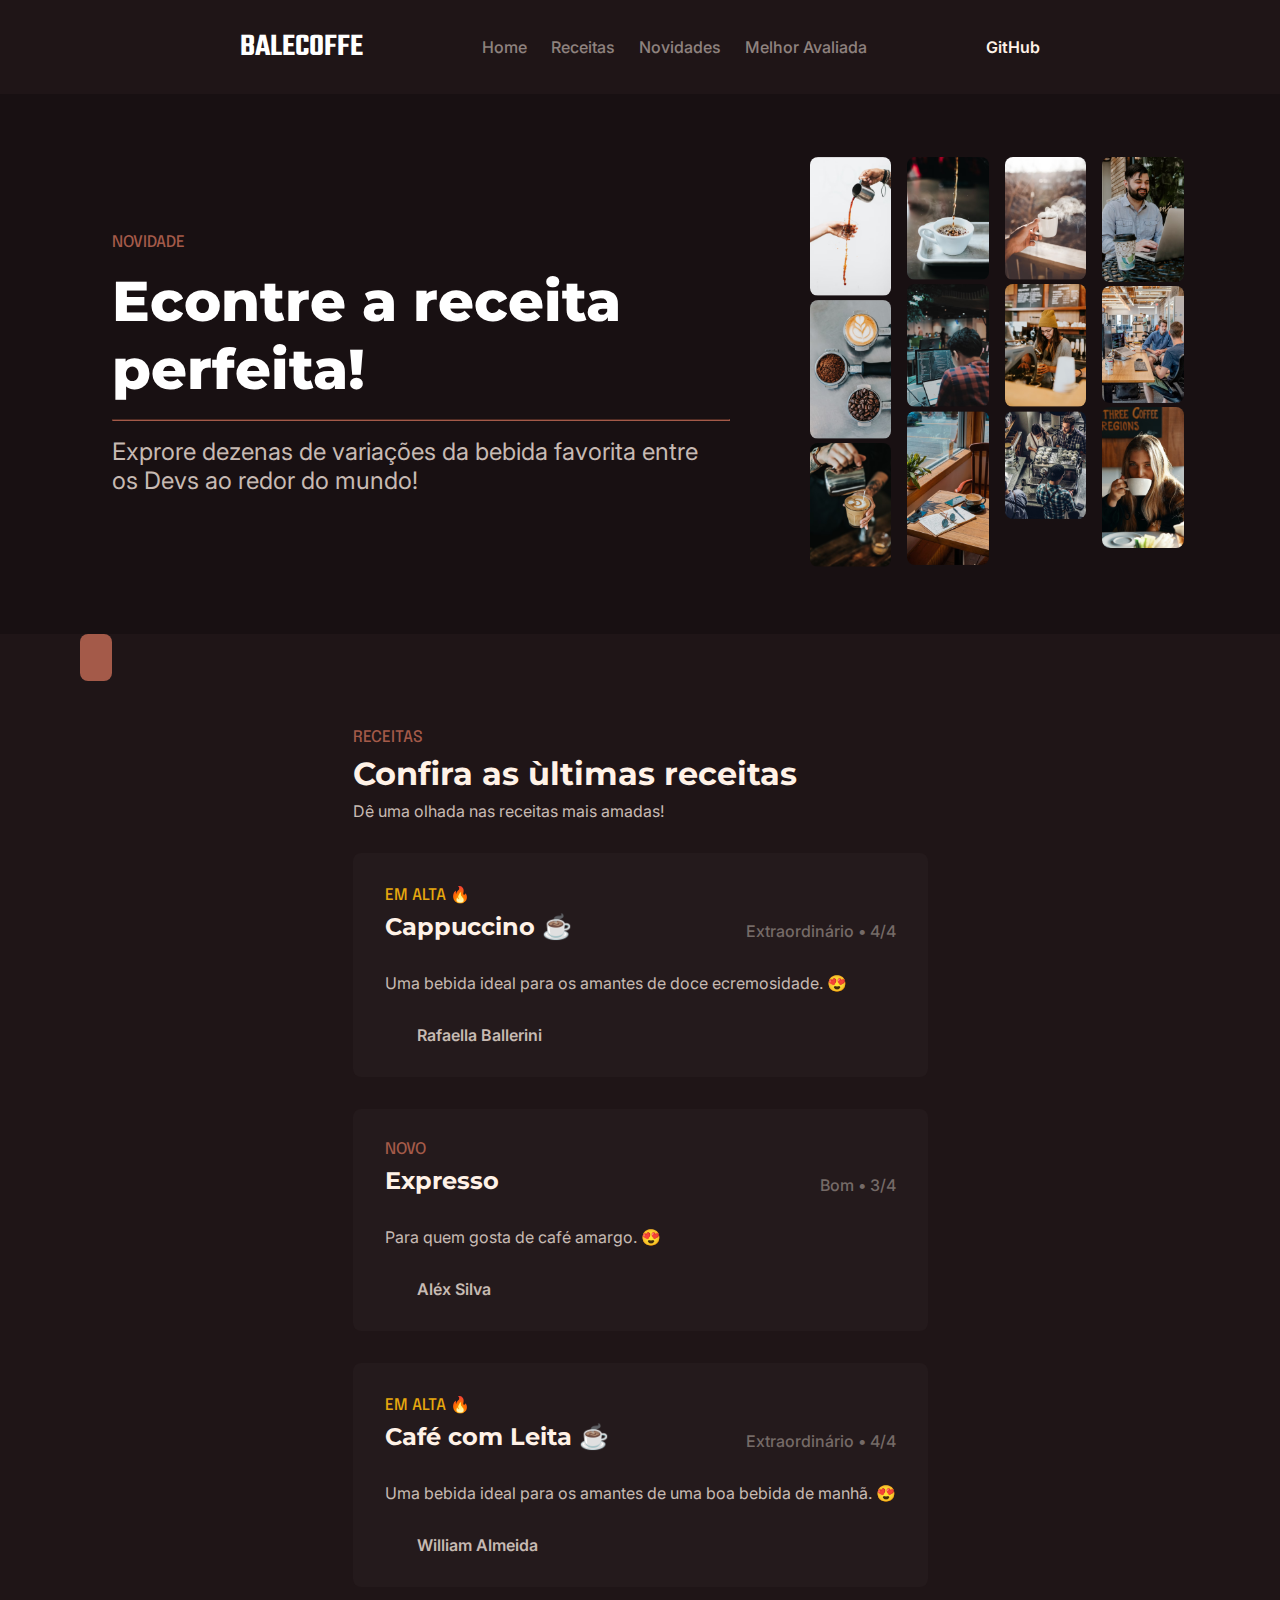
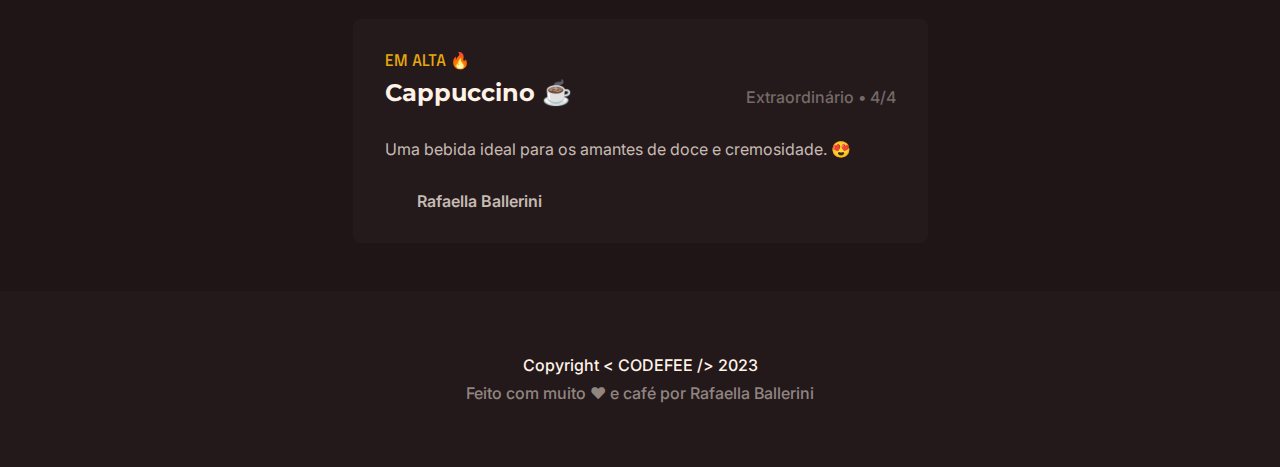
==== dashboard/index.html @ 1038b7f2 "Initial commit" ====
<!DOCTYPE html>
<html lang="pt-br">
    <head>
        <meta charset="UTF-8" />
        <meta name="viewport" content="width=device-width, initial-scale=1.0" />
        <meta name="description" content="Exprore dezenas de variações da bebida favorita entre os Devs ao redor do mundo!"/>
        <link rel="stylesheet" href="./styles/style.css" />
        <title>BaleCoffe</title>
    </head>
    <body>
        <header>
            <nav>
                <span class="logo">BaleCoffe</span>
                <ul class="menu">
                    <li><a>Home</a></li>
                    <li><a>Receitas</a></li>
                    <li><a>Novidades</a></li>
                    <li><a>Melhor Avaliada</a></li>
                </ul>
                <a class="github">GitHub</a>
            </nav>
        </header>
        <main>
            <div class="main">
                <section class="hero">
                    <header class="hero-content">
                        <span class="emphasis marrom">Novidade</span>
                        <h1> Econtre a receita perfeita! </h1>
                        <hr/>
                        <h2 class="hero-subtitulo">Exprore dezenas de variações da bebida favorita entre os Devs ao redor do mundo! </h2>
                    </header>
                    <div class="hero-images-container">
                        <figure><img src="./assets/images/image 10-1.png" alt=""/></figure>
                        <figure><img src="./assets/images/image 10.png" alt=""/></figure>
                        <figure><img src="./assets/images/image 11.png" alt=""/></figure>
                        <figure><img src="./assets/images/image 12-1.png" alt=""/></figure>
                        <figure><img src="./assets/images/image 12.png" alt=""/></figure>
                        <figure><img src="./assets/images/image 13.png" alt=""/></figure>
                        <figure><img src="./assets/images/image 14-1.png" alt=""/></figure>
                        <figure><img src="./assets/images/image 14.png" alt=""/></figure>
                        <figure><img src="./assets/images/image 15.png" alt=""/></figure>
                        <figure><img src="./assets/images/image 16.png" alt=""/></figure>
                        <figure><img src="./assets/images/image 17.png" alt=""/></figure>
                        <figure><img src="./assets/images/image 18.png" alt=""/></figure>
                    </div>
                </section>
            </div>
            <section class="button-container">
                <button type="button">
                    <img src="assets/chevrons-down.png" alt="" />
                </button>
            </section>
            <section class="receitas">
                <header class="receita-cabecalho">
                    <span class="emphasis marrom">Receitas</span>
                    <h2 class="receitas-título">Confira as ùltimas receitas</h2>
                    <p class="receitas-subtitulo">Dê uma olhada nas receitas mais amadas!</p>
                </header>
                <div class="receitas-card-container">
                    <div class="receitas-card">
                        <header class="receitas-card-cabecalho">
                            <div class="receitas-card-cabecalho-detalhes">
                                <span class="emphasis amarelo">em alta 🔥</span>
                                <h3 class="receita-titulo">Cappuccino ☕</h3>
                            </div>
                            <p class="receita-avaliacao">Extraordinário • 4/4</p>
                        </header>
                        <p class="receitas-descricao">Uma bebida ideal para os amantes de doce ecremosidade. 😍</p>
                        <div class="receita-autor">
                            <img src="https://avatars.githubusercontent.com/u/54322854?v=4" alt=""/>
                            <span class="receita-autor-nome">Rafaella Ballerini</span>
                        </div>
                    </div>
                </div>
                <div class="receitas-card-container">
                    <div class="receitas-card">
                        <header class="receitas-card-cabecalho">
                            <div class="receitas-card-cabecalho-detalhes">
                                <span class="emphasis marrom">Novo</span>
                                <h3 class="receita-titulo">Expresso</h3>
                            </div>
                            <p class="receita-avaliacao">Bom • 3/4</p>
                        </header>
                        <p class="receitas-descricao">Para quem gosta de café amargo. 😍</p>
                        <div class="receita-autor">
                            <img src="https://avatars.githubusercontent.com/u/2024086?v=4" alt=""/>
                            <span class="receita-autor-nome">Aléx Silva</span>
                        </div>
                    </div>
                </div>
                <div class="receitas-card-container">
                    <div class="receitas-card">
                        <header class="receitas-card-cabecalho">
                            <div class="receitas-card-cabecalho-detalhes">
                                <span class="emphasis amarelo">em alta 🔥</span>
                                <h3 class="receita-titulo">Café com Leita ☕</h3>
                            </div>
                            <p class="receita-avaliacao">Extraordinário • 4/4</p>
                        </header>
                        <p class="receitas-descricao">Uma bebida ideal para os amantes de uma boa bebida de manhã. 😍</p>
                        <div class="receita-autor">
                            <img src="https://avatars.githubusercontent.com/u/141864990?v=4" alt=""/>
                            <span class="receita-autor-nome">William Almeida</span>
                        </div>
                    </div>
                </div>
                <div class="receitas-card-container">
                    <div class="receitas-card">
                        <header class="receitas-card-cabecalho">
                            <div class="receitas-card-cabecalho-detalhes">
                                <span class="emphasis amarelo">em alta 🔥</span>
                                <h3 class="receita-titulo">Cappuccino ☕</h3>
                            </div>
                            <p class="receita-avaliacao">Extraordinário • 4/4</p>
                        </header>
                        <p class="receitas-descricao">Uma bebida ideal para os amantes de doce e cremosidade. 😍</p>
                        <div class="receita-autor">
                            <img src="https://avatars.githubusercontent.com/u/54322854?v=4" alt=""/>
                            <span class="receita-autor-nome">Rafaella Ballerini</span>
                        </div>
                    </div>
                </div>
            </section>
        </main>
        <footer>
            <p class="footer-copy">Copyright &lt; CODEFEE /&gt; 2023</p>
            <p class="footer-autor">Feito com muito ♥ e café por Rafaella Ballerini</p>
        </footer>
    </body>
</html>
---- dashboard/styles/style.css ----
@import url("https://fonts.googleapis.com/css2?family=Epilogue:ital,wght@0,100..900;1,100..900&family=Inter:wght@100..900&family=Montserrat:ital,wght@0,100..900;1,100..900&family=Roboto:ital,wght@0,100;0,300;0,400;0,500;0,700;0,900;1,100;1,300;1,400;1,500;1,700;1,900&family=Teko:wght@300..700&display=swap");

* {
    margin: 0;
    padding: 0;
    box-sizing: border-box;
}

body {
    background-color: #1f1517;
    color: #ffffff;
}

html {
    font-family: Inter, sans-serif;
    font-weight: 500;
}

a {
    text-decoration: none;
}

ul {
    list-style: none;
}

nav {
    max-width: 1120px;
    margin: auto;
    padding: 1.5rem 10rem;

    display: flex;
    flex-direction: row;
    justify-content: space-between;
    align-items: center;
}

span.logo {
    font-family: Teko;
    font-size: 2rem;
    font-weight: 600;
    /* Deixar as letra em CAIXA ALTA */ 
    text-transform: uppercase;
}

ul.menu {
    display: flex;
    flex-direction: row;
    justify-content: space-between;
    align-items: center;
    gap: 1.5rem;
    color: #fff2e780;
}

a.github {
    color: #fff2e7;
    font-weight: 600;
}

main {
    display: flex;
    flex-direction: column;
}

div.main {
    background-color: #181012;
}

section.hero {
    max-width: 1120px;
    height: 60vh;
    padding: 0 2rem;
    margin: auto;

    display: flex;
    flex-direction: row;
    justify-content: space-between;
    align-items: center;
    gap: 6rem;

    overflow: clip;
}

header.hero-content {
    display: flex;
    flex-direction: column;
    gap: 1rem;
}

.emphasis {
    font-family: "Epilogue";
    font-size: 1rem;
    font-weight: 500;
    text-transform: uppercase;
}

.marrom {
    color: #a45a49;
}

.amarelo {
    color: #e7a80e;
}

h1 {
    font-family: "Montserrat";
    font-size: 3.5rem;
    font-weight: 800;
}

hr {
    border-color: #a45a49;
}

h2.hero-subtitulo {
    color: #c7bab3;
    font-family: "Inter";
    font-size: 1.5rem;
    font-weight: 400;
}

.hero-images-container {
    max-width: 45%;
    column-count: 4;
    column-gap: 1rem;
    margin: -1rem;
}

.hero-images-container > figure > img {
    width: 100%;
    border-radius: 0.5rem;
}

section.button-container {
    width: 100%;
    max-width: 1120px;
    margin: auto;
    transform: translate(0, "-50%");
}

button {
    border: none;
    padding: 1rem;
    border-radius: 0.5rem;

    background-color: #a45a49;
}

.receitas {
    display: flex;
    flex-direction: column;
    max-width: 1120px;
    padding: 3rem 2rem;
    margin: auto;
}

.receita-cabecalho {
    display: flex;
    flex-direction: column;
    gap: 0.5rem;
}

.receitas-título {
    font-family: "Montserrat";
    font-size: 2rem;
    font-weight: 700;
    color: #fff2e7;
}

.receitas-subtitulo {
    color: #c7bab3;
    font-family: "Inter";
    font-size: 1rem;
    font-weight: 400;
}

.receitas-card-contaicer {
    padding: 0rem 10rem;
    display: flex;
    flex-direction: row;
    flex-wrap: wrap;
    gap: 2rem;
}

.receitas-card {
    background-color: #241a1c;
    padding: 2rem;
    border-radius: 0.5rem;
    display: flex;
    flex-direction: column;
    gap: 2rem;
    flex-basis: 29rem;
    margin-top: 2rem;
}

.receitas-card-cabecalho {
    display: flex;
    flex-direction: row;
    justify-content: space-between;
    align-items: end;
}

.receitas-card-cabecalho-detalhes {
    display: flex;
    flex-direction: column;
    gap: 0.5rem;
}

.receita-titulo {
    color: #fff2e7;
    font-family: "Montserrat";
    font-size: 1.5rem;
    font-weight: 700;
}

.receita-avaliacao {
    color: #756a67;
    font-family: "Inter";
    font-size: 1rem;
    font-weight: 500;
}

.receitas-descricao {
    color: #c7bab3;
    font-family: "Inter";
    font-size: 1rem;
    font-weight: 400;
}

.receita-autor {
    display: flex;
    flex-direction: row;
    align-items: center;
    gap: 0.5rem;
}

.receita-autor > img {
    border-radius: 20rem;
    width: 1.5rem;
}

.receita-autor-nome {
    color: #c7bab3;
    font-family: "Inter";
    font-size: 1rem;
    font-weight: 600;
}

footer {
    padding: 4rem;
    display: flex;
    flex-direction: column;
    align-items: center;
    gap: 0.5rem;
    background-color: #23181a;
}

.footer-copy {
    color: #fff2e7;
    font-family: "Inter";
    font-size: 1rem;
    font-weight: 500;
}

.footer-autor {
    color: rgba(255, 242, 231, 0.5);
    font-family: "Inter";
    font-size: 1rem;
    font-weight: 500;
}
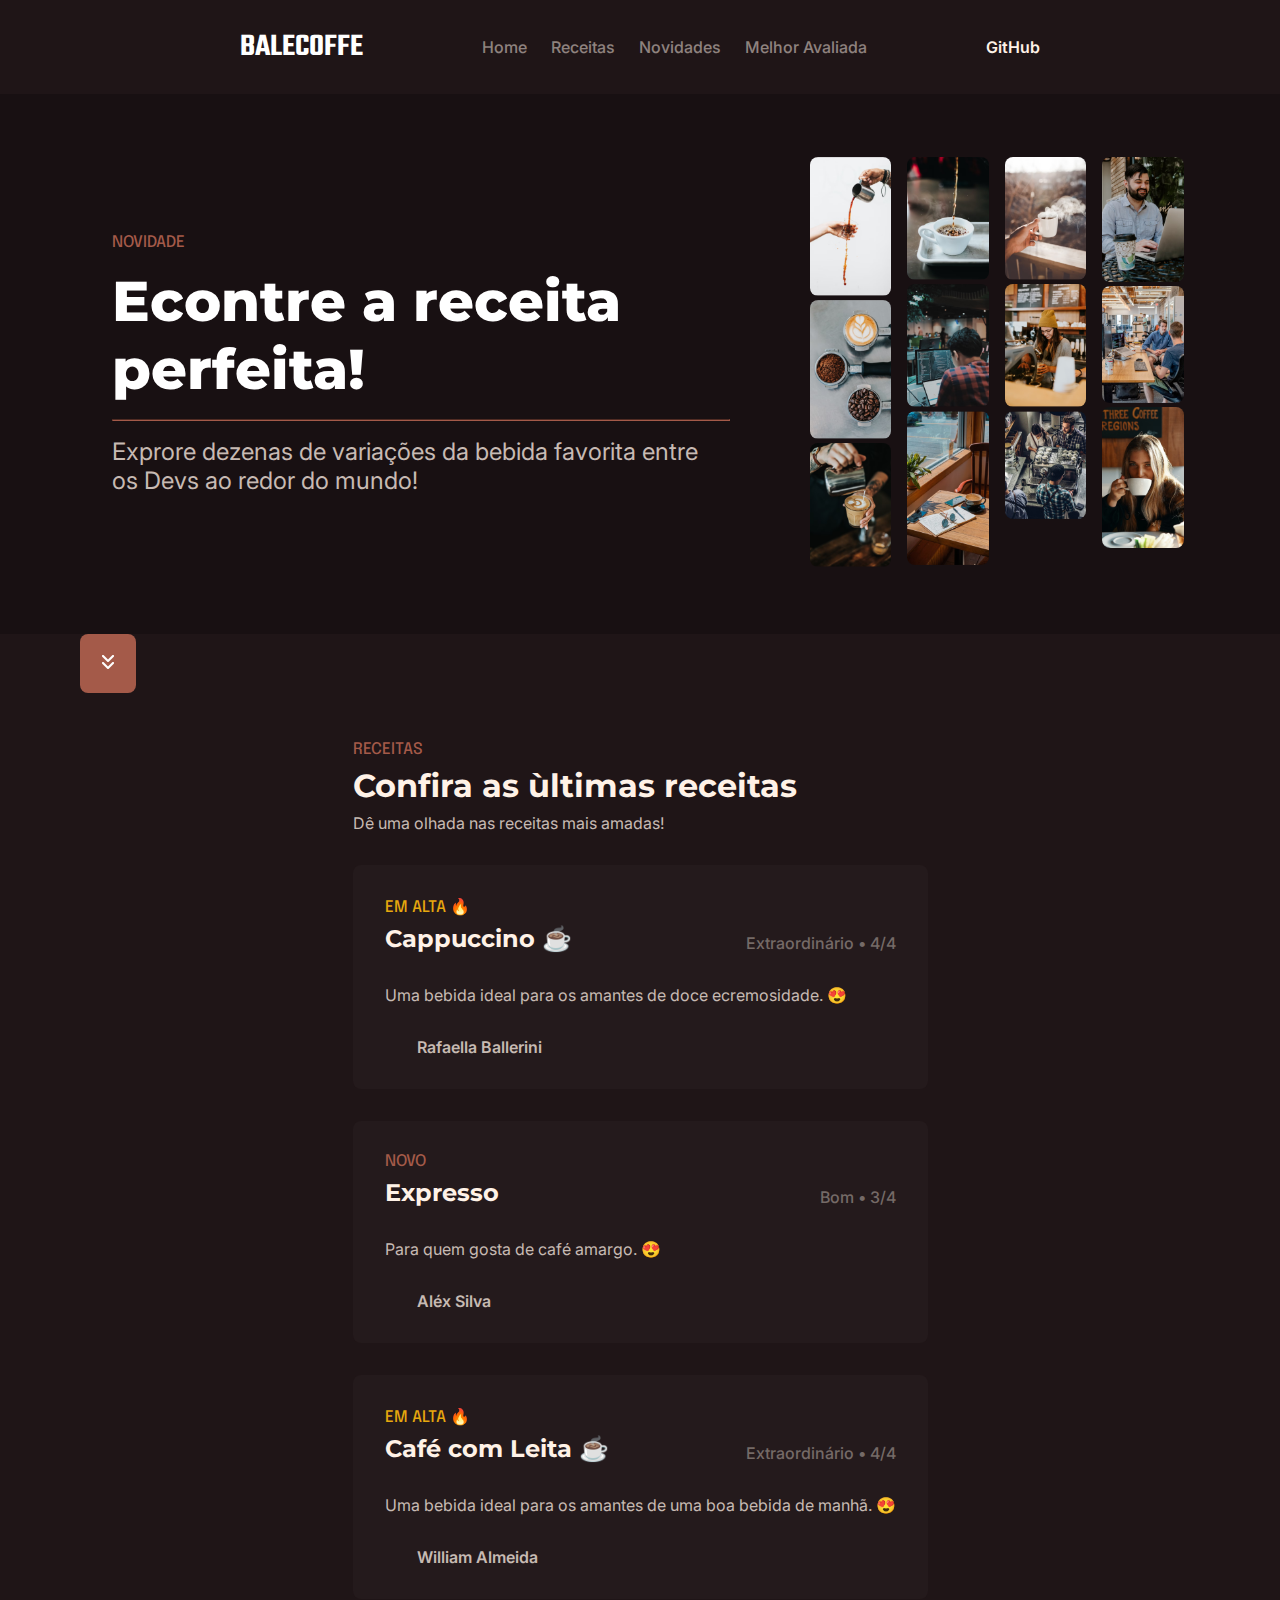
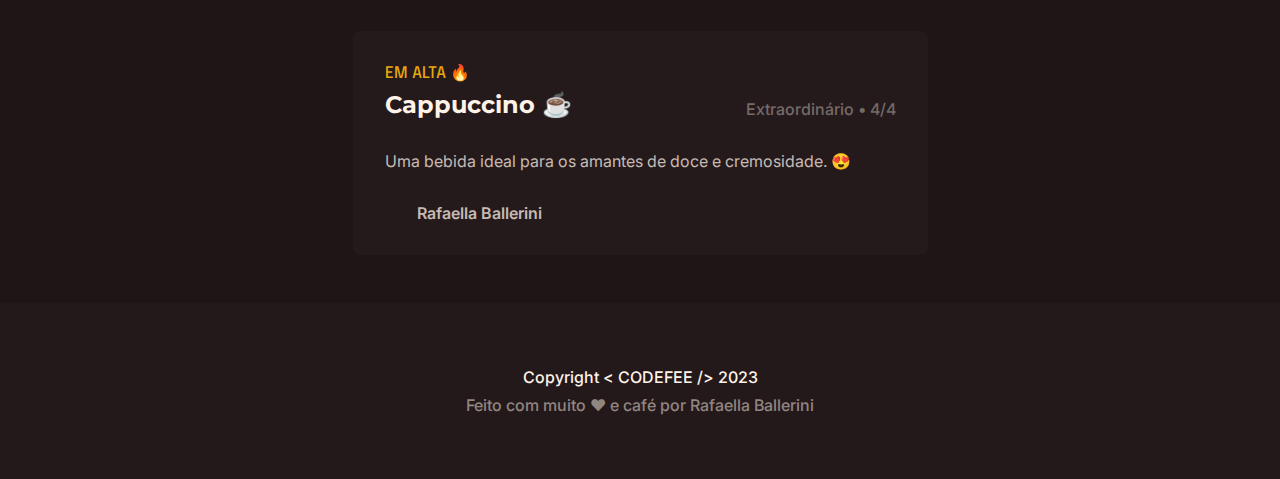
==== commit b288d9a7: "removed bugs" ====
--- a/dashboard/index.html
+++ b/dashboard/index.html
@@ -47,7 +47,7 @@
             </div>
             <section class="button-container">
                 <button type="button">
-                    <img src="assets/chevrons-down.png" alt="" />
+                    <img src="./assets/images/chevrons-down.png" alt="" />
                 </button>
             </section>
             <section class="receitas">
